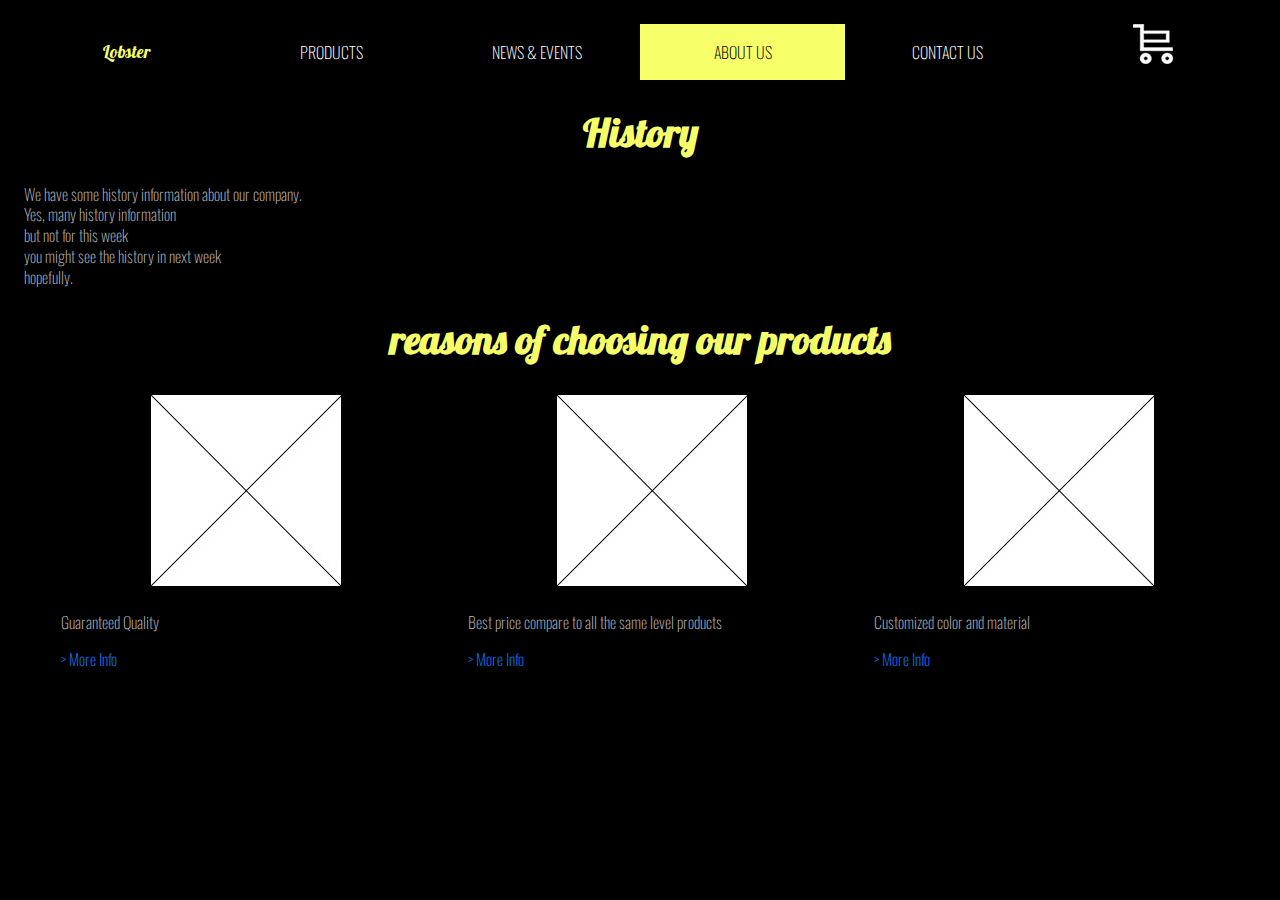
==== about.html @ 0a0d58f7 "first time combine" ====
<!doctype html>
<html lang="en">

	<head>
		<meta charset="utf-8">
		<title>about</title>

		<link rel="stylesheet" href="css/main.css">
		<link rel="stylesheet" href="css/grid.css">
		<link href='http://fonts.googleapis.com/css?family=Lobster' rel='stylesheet' type='text/css'>
		<link href='http://fonts.googleapis.com/css?family=Oswald:300' rel='stylesheet' type='text/css'>
	</head>

	<body>

		      <nav class="grid">
		      	<div class="col-1of6">
		        	<a href="main.html" class="button-nav logo">Lobster</a>
		        </div>
		        <div class="col-1of6">
		        	<a href="products.html" class="button-nav bg1">PRODUCTS</a>
		        </div>
		        <div class="col-1of6">
		        	<a href="event.html" class="button-nav bg2">NEWS & EVENTS</a>
		        </div>
		        <div class="col-1of6">
		        	<a href="about.html" class="button-nav bg3 clicked">ABOUT US</a>
		        </div>
		        <div class="col-1of6">
		        	<a href="contact.html" class="button-nav bg4">CONTACT US</a>
		        </div>
		        <div class="col-1of6">
		        	<a href="cart.html" class="cart"><img src="img/cart.png"></a>
		        </div>
		      </nav>

		<section id="history">	
			<h1>History</h1>
			<p>We have some history information about our company.<br>Yes, many history information<br>but not for this week<br>you might see the history in next week<br>hopefully.</p>
		</section><!--end of cover section-->

		<section id="reason">
			<h1>reasons of choosing our products</h1>
			<figure>
				<div class="col-1of3 span">
					<img src="img/block.jpg" alt="img">
					<p>Guaranteed Quality</p>
					<p><a>> More Info</a></p>
				</div>
				<div class="col-1of3 span">
					<img src="img/block.jpg" alt="img">
					<p>Best price compare to all the same level products</p>
					<p><a>> More Info</a></p>
				</div>
				<div class="col-1of3 span">
					<img src="img/block.jpg" alt="img">
					<p>Customized color and material</p>
					<p><a>> More Info</a></p>
				 </div>
			</figure>
		</section> <!--end of tag section-->

		
	</body>

</html>
---- css/main.css ----
article {
	text-align: left;
	margin: 2rem 0; 
	padding: 2rem; 
	-moz-box-sizing: border-box;
	box-sizing: border-box;
}


/*main nav*/
.button-nav {
	width: 100%;
}

.button-nav, .button-nav:visited {
	display: inline-block;
	background-color: black;
	color: #FFFFFF;
	padding: 1em 1.25em;
	text-decoration: none;
	-webkit-transition: background-color 0.5s;
	transition: background-color 0.5s;
}

.button-nav:hover, .button-nav:active, .button-nav:focus {
	background-color: #f6ff68;
	color: black;
}

.clicked, .clicked:visited{
	background-color:#f6ff68;
	color: black;
}


/*logo on the main nav*/
.logo{
	font-family: 'Lobster', cursive;
	font-size: 1.08rem;
}

.logo, .logo:visited{
	background-color: black;
	color: #f6ff68;
}

.logo:hover, .logo:active, .logo:focus{
	background-color:#f6ff68;
	color: black;
}


/*products page second nav*/
.products-nav {
	width: 100%;
}

.products-nav, .products-nav:visited{
	display: inline-block;
	background-color: #a0a644;
	color: black;
	padding: 1em 1.25em;
	text-decoration: none;
	-webkit-transition: background-color 0.5s;
	transition: background-color 0.5s;
}

.products-nav:hover, .products-nav:active, .products-nav:focus {
	color: #f6ff68;
}


/*product list*/
.pClicked, .pClicked:visited{
	color: white;
	font-weight: bold;
}

.span{
	float: left;
	margin-left: 3%;
}


/*products page span*/
.pSpan{
	float: left;
	margin-left: 4%;
}

.pSpan:hover{
	color:#f6ff68;
}


#cover{
	margin-bottom: 2rem;
}

#productList{
	margin-top: 5rem;
}


/*check out button*/
.checkOut{
  display:inline-block;
  padding:1rem 2rem;
  text-decoration:none;
  color: white;
  float: right;
}

.checkOut{
  background-color:#f6ff68;
  color: black;
  border-radius:0.5rem;
  margin:0.25rem 0.5rem;
  text-decoration:none;
}

.checkOut:hover{
  background-color:#f2d848;
  color:black;
  text-decoration: none;
}


/*check out button*/
.shopping{
  display:inline-block;
  padding:1rem 2rem;
  text-decoration:none;
  color: white;
  float: left;
}

.shopping{
  background-color:rgb(100, 100, 100);
  color: #f6ff68;
  border-radius:0.5rem;
  margin:0.25rem 0.5rem;
  text-decoration:none;
}

.shopping:hover{
  background-color:#f2d848;
  color:black;
  text-decoration: none;
}


/*shopping cart table*/
th, td {
    padding: 1.5rem;    
}

th{
	background-color: #a0a644;
	color: black;
	text-align: left;
}

tr{
	background-color: rgba(200, 200,200, 0.1);
	text-align: center;
}

.subtotal{
	background-color: rgba(200, 200,200, 0.2);
	text-align: right;
}

.cartMargin{
	margin-left:2rem;
}


body{

	background-image: url("img/guitar03.jpg");
    background-repeat: no-repeat;
    background-position: right top;
    background-color: black;
}


body {
	font-family: 'Oswald', sans-serif;
	font-weight: lighter;
	font-size: 1em; 
	color: white;
	padding: 1em;
}


h1 {
	font-family: 'Lobster', cursive;
	font-size: 2.5rem; 
	text-align: center;
    color: #f6ff68;
}


h2 {
	font-family: 'Lobster', cursive;
	font-weight: normal;
	font-size: 2rem; 
}


h2{
	font-style: italic;
}

h3{
	color: #f6ff68;
}


p, ul, ol {
	font-size: 1rem;
	line-height: 1.3em; 
	text-align: left;
	color: rgb(180, 180, 180);
}


img {
	height: auto; 
	width: auto;
	max-width: 100%;
}


figure {
	margin: 0;
}


figcaption {
	font-size: 0.8rem;
	font-style: italic;
}


a {
	color: #007FFF; 
}


a:visited {
	color: #8968CD;
}


a:active, a:hover {
	color: #888888; 
	text-decoration: none;
}

.event{
    width:100%;
    height:100%;
    border:0;
    position:relative;
} 

.event_title{
	position:absolute;
	top:23em;
	right:30em;

	text-align:center;
	color:black;
	font-size:1em;
	font-family: 'Lobster', cursive;
	font-size: 1.4rem;
}
.event_content{
	position:absolute;
	top:35em;
	right:35em;

	text-align:center;
	color:black;
	
}

.down_arraw{
	position:absolute;
	top:10em;
	right:-3em;

	text-align:center;
	color:black;
	
}
---- css/grid.css ----
*, *::after, *::before {
	-webkit-box-sizing: border-box;
	-moz-box-sizing: border-box;
	box-sizing: border-box;
}

[class^='col-']{
	float:left;
	padding:0;
	text-align:center;
}

.grid:after{
	content:"";
	display:block;
	clear:both;
}

.col-5of10{
	width:50%;
}

.col-1of6{
	width:16.666666%;
}
.col-1of3{
	width:33.33333333333%;
}

.col-1of4{
	width:25%;
}

.col-2of5{
	width:40%;
}

.span{
	width: 30%;
}

.pSpan{
	width:21%
}


@media (max-width:50rem){
	.col-1of6{
		width:33.333%;
	}
}

@media (max-width:30rem){
	.col-5of10{
		width:100%;
	}

	.col-1of6{
		width:100%;
	}

	.col-1of3{
		width:100%;
	}

	.col-1of4{
		width:100%;
		padding:1rem;
		padding-left: 0rem;
	}

	.span{
		margin-left: 0;
	}

}
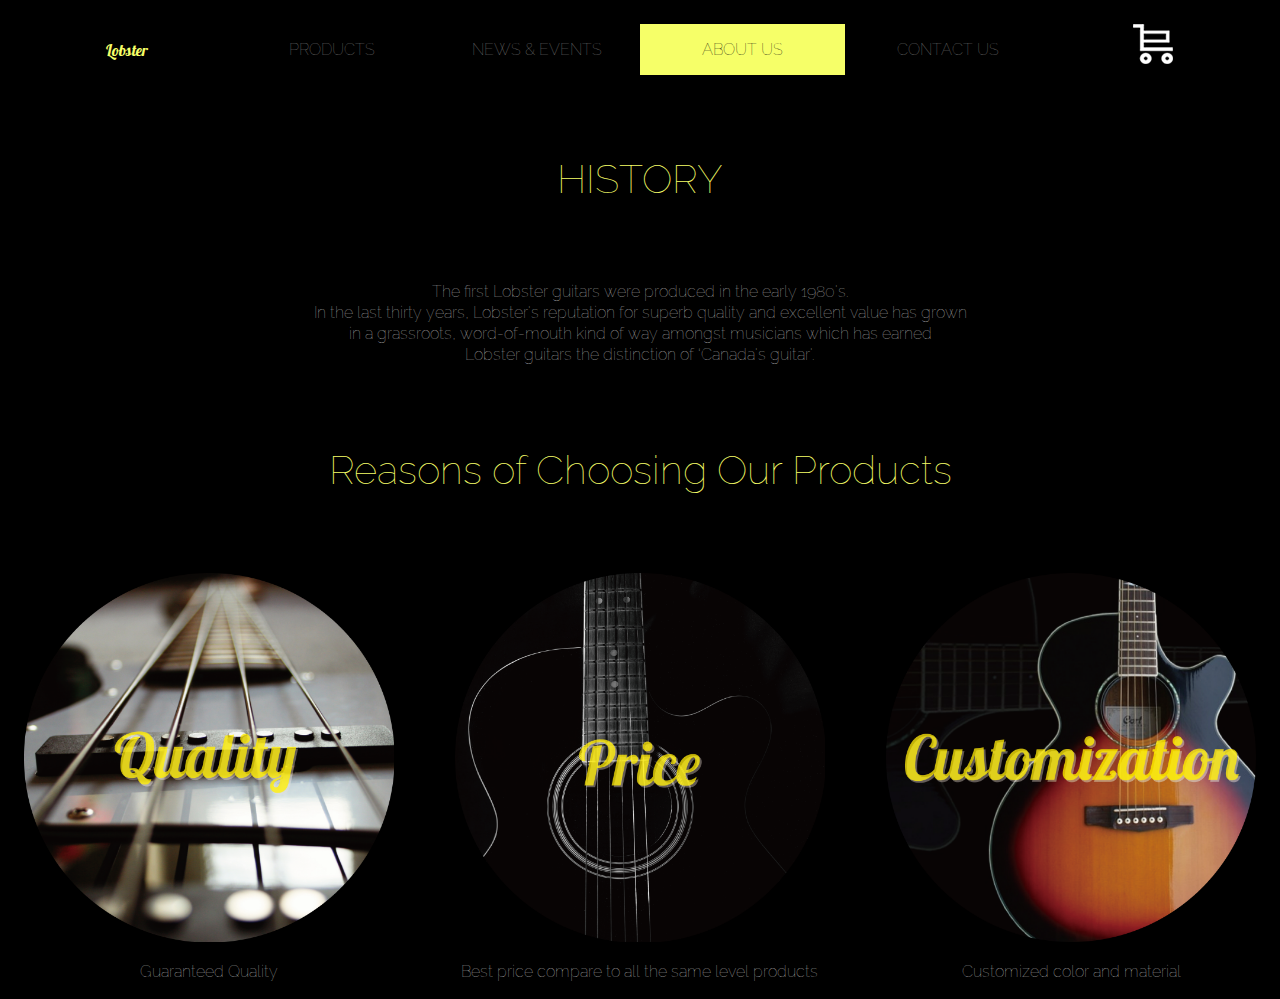
==== commit 229bb74b: "June26th" ====
--- a/about.html
+++ b/about.html
@@ -9,6 +9,7 @@
 		<link rel="stylesheet" href="css/grid.css">
 		<link href='http://fonts.googleapis.com/css?family=Lobster' rel='stylesheet' type='text/css'>
 		<link href='http://fonts.googleapis.com/css?family=Oswald:300' rel='stylesheet' type='text/css'>
+		<link href='http://fonts.googleapis.com/css?family=Raleway:100,400' rel='stylesheet' type='text/css'>
 	</head>
 
 	<body>
@@ -35,27 +36,27 @@
 		      </nav>
 
 		<section id="history">	
-			<h1>History</h1>
-			<p>We have some history information about our company.<br>Yes, many history information<br>but not for this week<br>you might see the history in next week<br>hopefully.</p>
+			<h1>HISTORY</h1>
+			<p>The first Lobster guitars were produced in the early 1980's.<br> In the last thirty years, Lobster's reputation for superb quality and excellent value has grown<br> in a grassroots, word-of-mouth kind of way amongst musicians which has earned <br>Lobster guitars the distinction of ‘Canada's guitar'. </p>
 		</section><!--end of cover section-->
 
 		<section id="reason">
-			<h1>reasons of choosing our products</h1>
+			<h1>Reasons of Choosing Our Products</h1>
 			<figure>
 				<div class="col-1of3 span">
-					<img src="img/block.jpg" alt="img">
+					<img src="img/quality.png" alt="img">
 					<p>Guaranteed Quality</p>
-					<p><a>> More Info</a></p>
+				
 				</div>
 				<div class="col-1of3 span">
-					<img src="img/block.jpg" alt="img">
+					<img src="img/price.png" alt="img">
 					<p>Best price compare to all the same level products</p>
-					<p><a>> More Info</a></p>
+				
 				</div>
 				<div class="col-1of3 span">
-					<img src="img/block.jpg" alt="img">
+					<img src="img/customization.png" alt="img">
 					<p>Customized color and material</p>
-					<p><a>> More Info</a></p>
+				
 				 </div>
 			</figure>
 		</section> <!--end of tag section-->
--- a/css/main.css
+++ b/css/main.css
@@ -15,7 +15,7 @@
 .button-nav, .button-nav:visited {
 	display: inline-block;
 	background-color: black;
-	color: #FFFFFF;
+	color: gray;
 	padding: 1em 1.25em;
 	text-decoration: none;
 	-webkit-transition: background-color 0.5s;
@@ -23,8 +23,7 @@
 }
 
 .button-nav:hover, .button-nav:active, .button-nav:focus {
-	background-color: #f6ff68;
-	color: black;
+	color: #f6ff68;
 }
 
 .clicked, .clicked:visited{
@@ -36,7 +35,7 @@
 /*logo on the main nav*/
 .logo{
 	font-family: 'Lobster', cursive;
-	font-size: 1.08rem;
+	font-size: 0.98rem;
 }
 
 .logo, .logo:visited{
@@ -50,57 +49,22 @@
 }
 
 
-/*products page second nav*/
-.products-nav {
-	width: 100%;
-}
-
-.products-nav, .products-nav:visited{
-	display: inline-block;
-	background-color: #a0a644;
-	color: black;
-	padding: 1em 1.25em;
-	text-decoration: none;
-	-webkit-transition: background-color 0.5s;
-	transition: background-color 0.5s;
-}
-
-.products-nav:hover, .products-nav:active, .products-nav:focus {
-	color: #f6ff68;
-}
-
-
 /*product list*/
-.pClicked, .pClicked:visited{
-	color: white;
-	font-weight: bold;
+#cover{
+	margin-bottom: 5%;
 }
 
 .span{
 	float: left;
-	margin-left: 3%;
-}
-
-
-/*products page span*/
-.pSpan{
-	float: left;
-	margin-left: 4%;
-}
-
-.pSpan:hover{
-	color:#f6ff68;
-}
-
-
-#cover{
-	margin-bottom: 2rem;
-}
-
-#productList{
-	margin-top: 5rem;
-}
-
+	margin-right: 5%;
+}
+
+
+
+div.span:last-of-type{
+	float:right;
+	margin-right:0%;
+}
 
 /*check out button*/
 .checkOut{
@@ -125,57 +89,6 @@
   text-decoration: none;
 }
 
-
-/*check out button*/
-.shopping{
-  display:inline-block;
-  padding:1rem 2rem;
-  text-decoration:none;
-  color: white;
-  float: left;
-}
-
-.shopping{
-  background-color:rgb(100, 100, 100);
-  color: #f6ff68;
-  border-radius:0.5rem;
-  margin:0.25rem 0.5rem;
-  text-decoration:none;
-}
-
-.shopping:hover{
-  background-color:#f2d848;
-  color:black;
-  text-decoration: none;
-}
-
-
-/*shopping cart table*/
-th, td {
-    padding: 1.5rem;    
-}
-
-th{
-	background-color: #a0a644;
-	color: black;
-	text-align: left;
-}
-
-tr{
-	background-color: rgba(200, 200,200, 0.1);
-	text-align: center;
-}
-
-.subtotal{
-	background-color: rgba(200, 200,200, 0.2);
-	text-align: right;
-}
-
-.cartMargin{
-	margin-left:2rem;
-}
-
-
 body{
 
 	background-image: url("img/guitar03.jpg");
@@ -186,7 +99,7 @@
 
 
 body {
-	font-family: 'Oswald', sans-serif;
+	font-family: 'Raleway', sans-serif;
 	font-weight: lighter;
 	font-size: 1em; 
 	color: white;
@@ -195,33 +108,28 @@
 
 
 h1 {
-	font-family: 'Lobster', cursive;
+	font-family: 'Raleway', sans-serif;
+	font-weight: lighter;
 	font-size: 2.5rem; 
 	text-align: center;
+	margin: 5rem 0;
     color: #f6ff68;
 }
 
 
 h2 {
-	font-family: 'Lobster', cursive;
-	font-weight: normal;
+	font-family: 'Raleway', sans-serif;
+	font-weight: lighter;
 	font-size: 2rem; 
-}
-
-
-h2{
-	font-style: italic;
-}
-
-h3{
-	color: #f6ff68;
-}
+	margin-bottom: 5rem;
+}
+
 
 
 p, ul, ol {
 	font-size: 1rem;
 	line-height: 1.3em; 
-	text-align: left;
+	text-align: center;
 	color: rgb(180, 180, 180);
 }
 
@@ -243,14 +151,9 @@
 	font-style: italic;
 }
 
-
-a {
-	color: #007FFF; 
-}
-
-
-a:visited {
-	color: #8968CD;
+a, a:visited {
+	color: #007FFF;
+	text-decoration: none;
 }
 
 
@@ -294,5 +197,5 @@
 
 	text-align:center;
 	color:black;
-	
-}+}
+
--- a/css/grid.css
+++ b/css/grid.css
@@ -35,6 +35,10 @@
 	width:40%;
 }
 
+.col-1of2{
+	width:45%
+}
+
 .span{
 	width: 30%;
 }
@@ -44,9 +48,15 @@
 }
 
 
+
+
 @media (max-width:50rem){
 	.col-1of6{
 		width:33.333%;
+	}
+
+	.col-1of4{
+		width:45%;
 	}
 }
 
@@ -65,13 +75,16 @@
 
 	.col-1of4{
 		width:100%;
-		padding:1rem;
-		padding-left: 0rem;
+	}
+
+	.col-1of2{
+		width:100%;
 	}
 
 	.span{
 		margin-left: 0;
 	}
 
+
 }
 
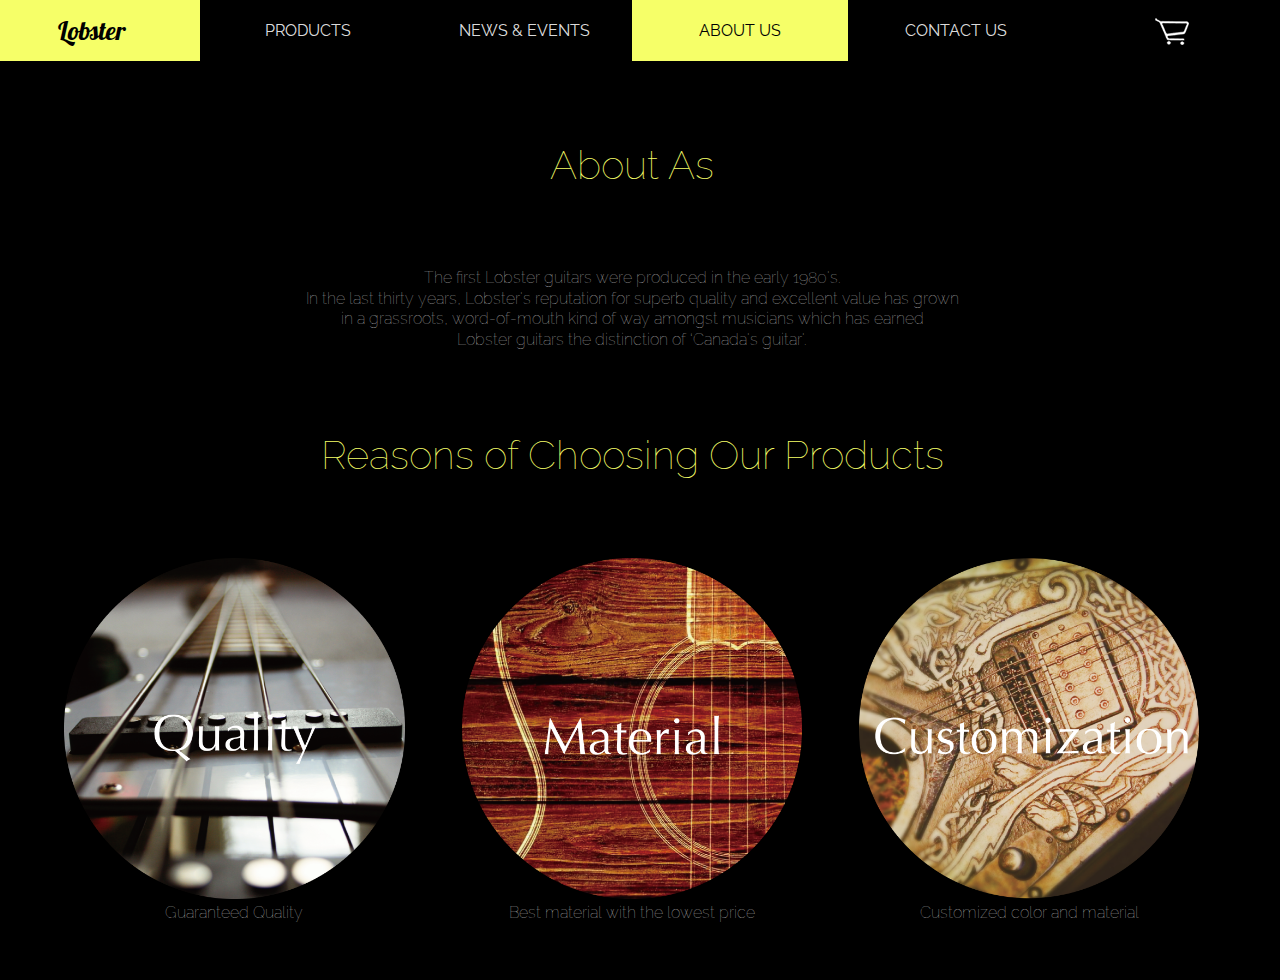
==== commit f88f7173: "updated" ====
--- a/about.html
+++ b/about.html
@@ -35,26 +35,26 @@
 		        </div>
 		      </nav>
 
-		<section id="history">	
-			<h1>HISTORY</h1>
+		<section id="about">	
+			<h1>About As</h1>
 			<p>The first Lobster guitars were produced in the early 1980's.<br> In the last thirty years, Lobster's reputation for superb quality and excellent value has grown<br> in a grassroots, word-of-mouth kind of way amongst musicians which has earned <br>Lobster guitars the distinction of ‘Canada's guitar'. </p>
 		</section><!--end of cover section-->
 
-		<section id="reason">
+		<section id="reason" class="content">
 			<h1>Reasons of Choosing Our Products</h1>
 			<figure>
 				<div class="col-1of3 span">
-					<img src="img/quality.png" alt="img">
+					<img src="img/quality1-01.png" alt="img">
 					<p>Guaranteed Quality</p>
 				
 				</div>
 				<div class="col-1of3 span">
-					<img src="img/price.png" alt="img">
-					<p>Best price compare to all the same level products</p>
+					<img src="img/material1-01.png" alt="img">
+					<p>Best material with the lowest price</p>
 				
 				</div>
 				<div class="col-1of3 span">
-					<img src="img/customization.png" alt="img">
+					<img src="img/customization1-01.png" alt="img">
 					<p>Customized color and material</p>
 				
 				 </div>
--- a/css/main.css
+++ b/css/main.css
@@ -1,3 +1,25 @@
+*, body{
+	margin: 0;
+	padding:0;
+	border: 0;
+}
+
+html {
+  display: block;
+}
+
+html, body {
+   margin-left: -1rem;
+   margin-right: -0.5rem;
+   margin-top: -0.5rem;
+   padding: 0rem;
+}
+
+.content{
+	margin:0 5rem;
+}
+
+
 article {
 	text-align: left;
 	margin: 2rem 0; 
@@ -10,13 +32,14 @@
 /*main nav*/
 .button-nav {
 	width: 100%;
+	font-weight: bolder;
 }
 
 .button-nav, .button-nav:visited {
 	display: inline-block;
 	background-color: black;
-	color: gray;
-	padding: 1em 1.25em;
+	color: rgba(250,250, 250, 0.9);
+	padding: 1.3em 1.25em;
 	text-decoration: none;
 	-webkit-transition: background-color 0.5s;
 	transition: background-color 0.5s;
@@ -35,7 +58,8 @@
 /*logo on the main nav*/
 .logo{
 	font-family: 'Lobster', cursive;
-	font-size: 0.98rem;
+	font-size: 1.6rem;
+	padding:0.9rem;
 }
 
 .logo, .logo:visited{
@@ -57,6 +81,7 @@
 .span{
 	float: left;
 	margin-right: 5%;
+	margin-bottom: 3rem;
 }
 
 
--- a/css/grid.css
+++ b/css/grid.css
@@ -24,7 +24,7 @@
 	width:16.666666%;
 }
 .col-1of3{
-	width:33.33333333333%;
+	width:33%;
 }
 
 .col-1of4{
@@ -48,15 +48,21 @@
 }
 
 
-
-
 @media (max-width:50rem){
 	.col-1of6{
 		width:33.333%;
 	}
 
 	.col-1of4{
-		width:45%;
+		width:40%;
+	}
+
+	.content{
+		margin:0;
+	}
+
+	#cover{
+		visibility:visible;
 	}
 }
 
@@ -85,6 +91,9 @@
 		margin-left: 0;
 	}
 
-
+	#cover{
+		visibility: hidden;
+		margin-bottom: -5rem;
+	}
 }
 
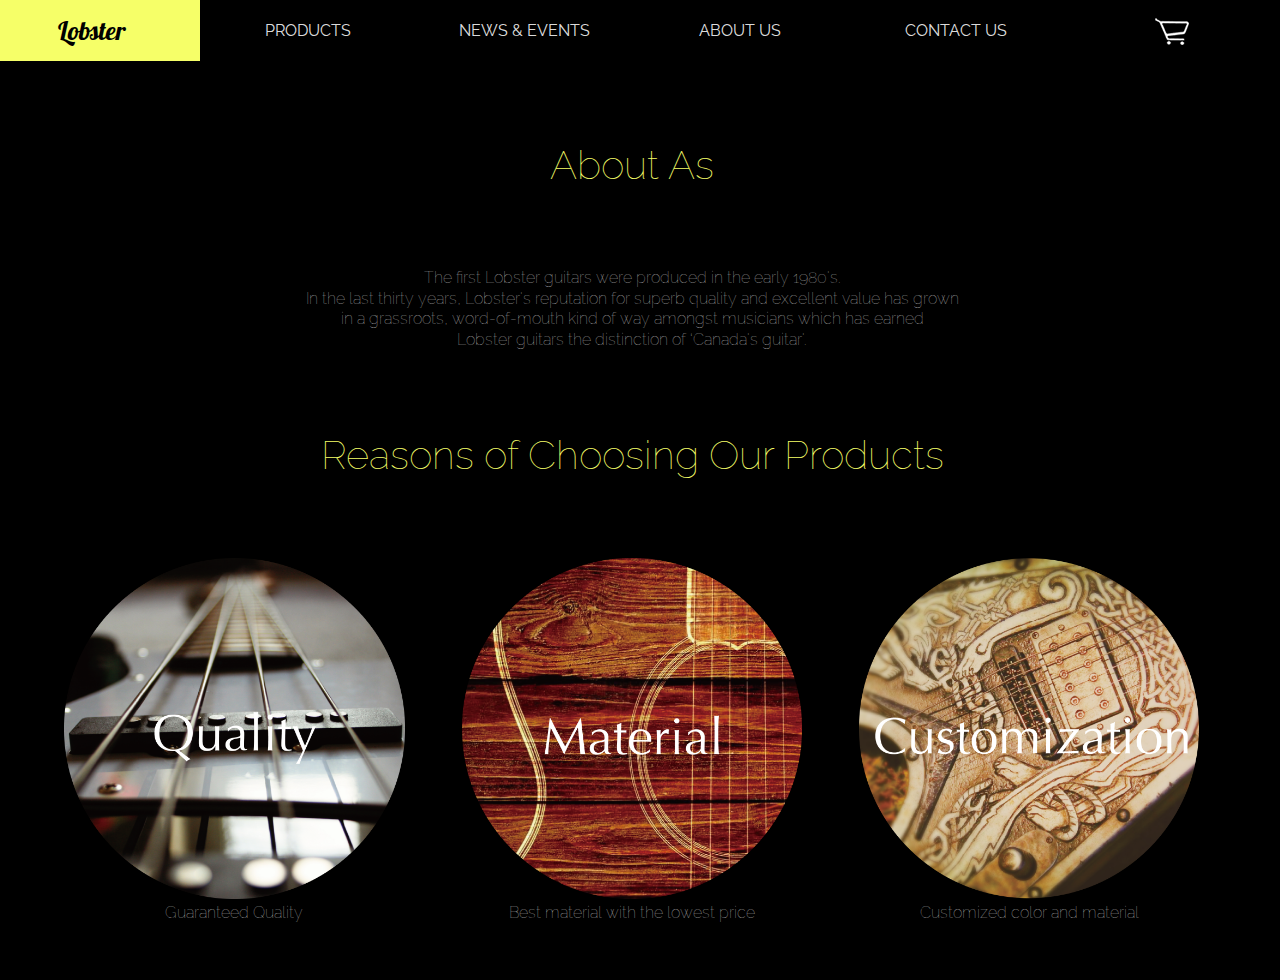
==== commit 0f0578e3: "updated" ====
--- a/about.html
+++ b/about.html
@@ -14,9 +14,9 @@
 
 	<body>
 
-		      <nav class="grid">
+		     <nav class="grid mainNav">
 		      	<div class="col-1of6">
-		        	<a href="main.html" class="button-nav logo">Lobster</a>
+		        	<a href="main.html" class="button-nav logo clicked">Lobster</a>
 		        </div>
 		        <div class="col-1of6">
 		        	<a href="products.html" class="button-nav bg1">PRODUCTS</a>
@@ -25,15 +25,40 @@
 		        	<a href="event.html" class="button-nav bg2">NEWS & EVENTS</a>
 		        </div>
 		        <div class="col-1of6">
-		        	<a href="about.html" class="button-nav bg3 clicked">ABOUT US</a>
+		        	<a href="about.html" class="button-nav bg3">ABOUT US</a>
 		        </div>
 		        <div class="col-1of6">
 		        	<a href="contact.html" class="button-nav bg4">CONTACT US</a>
 		        </div>
 		        <div class="col-1of6">
-		        	<a href="cart.html" class="cart"><img src="img/cart.png"></a>
+		        	<a href="cart.html" class="cart"><img src="img/cart.png" alt="img"></a>
 		        </div>
 		      </nav>
+
+		      <!--Small Nav-->
+		      <nav class="grid smallNav">
+		      		<div class="nav-col-1of3">
+		        		<a href="main.html" class="button-nav logo">Lobster</a>
+		        	</div>
+
+		        	<div class="nav-col-1of3">
+			        	<a href="cart.html" class="cart"><img src="img/cart.png" alt="img"></a>
+			        </div>
+
+
+		        	<div class=" dd nav-col-1of3">
+
+				    	<a href="#" class="dd-button leftSide">MENU</a>
+
+					     
+				    	<ul class="dd-list hide">
+					        <li class="bullet"><a class="smenu" href="products.html">PRODUCTS</a></li>
+					        <li class="bullet"><a class="smenu" href="event.html">NEWS & EVENTS</a></li>
+					        <li class="bullet"><a class="smenu" href="about.html">ABOUT US</a></li>
+					        <li class="bullet"><a class="smenu" href="contact.html">CONTACT US</a></li>
+				    	</ul>
+				    </div>
+			 </nav><!--Small Nav-->
 
 		<section id="about">	
 			<h1>About As</h1>
--- a/css/main.css
+++ b/css/main.css
@@ -28,6 +28,10 @@
 	box-sizing: border-box;
 }
 
+.smallNav{
+	margin-left: 1rem;
+}
+
 
 /*main nav*/
 .button-nav {
@@ -83,7 +87,6 @@
 	margin-right: 5%;
 	margin-bottom: 3rem;
 }
-
 
 
 div.span:last-of-type{
@@ -224,3 +227,92 @@
 	color:black;
 }
 
+
+/*small nav*/
+.smallNav{
+	visibility: hidden;
+	display: none;
+}
+
+.dd-button, .dd-button:visited{
+	font-family: 'Raleway', sans-serif;
+	transition: background-color 0.5s ease-out;
+	font-weight: bolder;
+	text-decoration: none;
+	color: white;
+}
+
+.hide{
+	visibility: hidden;
+	opacity:0;
+}
+
+/*only the child of dd*/
+.dd > .dd-list{
+	position: absolute;
+}
+
+.dd:hover > .dd-list{
+	visibility:visible;
+	opacity: 1;
+}
+
+.dd:hover > .dd-button{
+	background-color: #f6ff68;
+	color: black;
+}
+
+.leftSide{
+	text-align: center;
+}
+
+
+.smenu, .smenu:visited {
+	color: white;
+	text-decoration: none;
+}
+
+.smenu:hover, .smenu:focus, .smenu:active {
+	text-decoration: none;
+	color: black;
+	background-color: #f6ff68;
+}
+
+.dd {
+	position: relative;
+}
+
+.dd-list {
+	margin: 0;
+	padding: 0;
+	width: 100%;
+}
+
+li {
+	list-style-type: none;
+}
+
+.dd-list li a {
+	display: block;
+	width: 300%;
+	margin-left: -16.5rem;
+	padding: 1em 6em;
+	font-weight: bolder;
+	background-color: rgba(0,0,0,0.75);
+	list-style-type: none;
+	text-align: left;
+}
+
+.dd-button {
+	display: block;
+	color: white;
+	background-color: black;
+	padding: 1.3em 1.25em;
+	text-decoration: none;
+	margin-top: -1rem;
+}
+
+.dd-button:hover {
+	background-color: #f6ff68;
+	color: black;
+}
--- a/css/grid.css
+++ b/css/grid.css
@@ -47,6 +47,13 @@
 	width:21%
 }
 
+.nav-col-1of3{
+	float:left;
+	padding:0;
+	text-align:center;
+	width:33.333%;
+}
+
 
 @media (max-width:50rem){
 	.col-1of6{
@@ -93,7 +100,19 @@
 
 	#cover{
 		visibility: hidden;
-		margin-bottom: -5rem;
+		margin-bottom: -10rem;
+	}
+
+	.smallNav{
+		visibility: visible;
+		display: inline;
+		margin-bottom: -4rem;
+	}
+
+	.mainNav{
+		visibility: hidden;
+		display: none;
+		margin: -22rem 0;
 	}
 }
 
